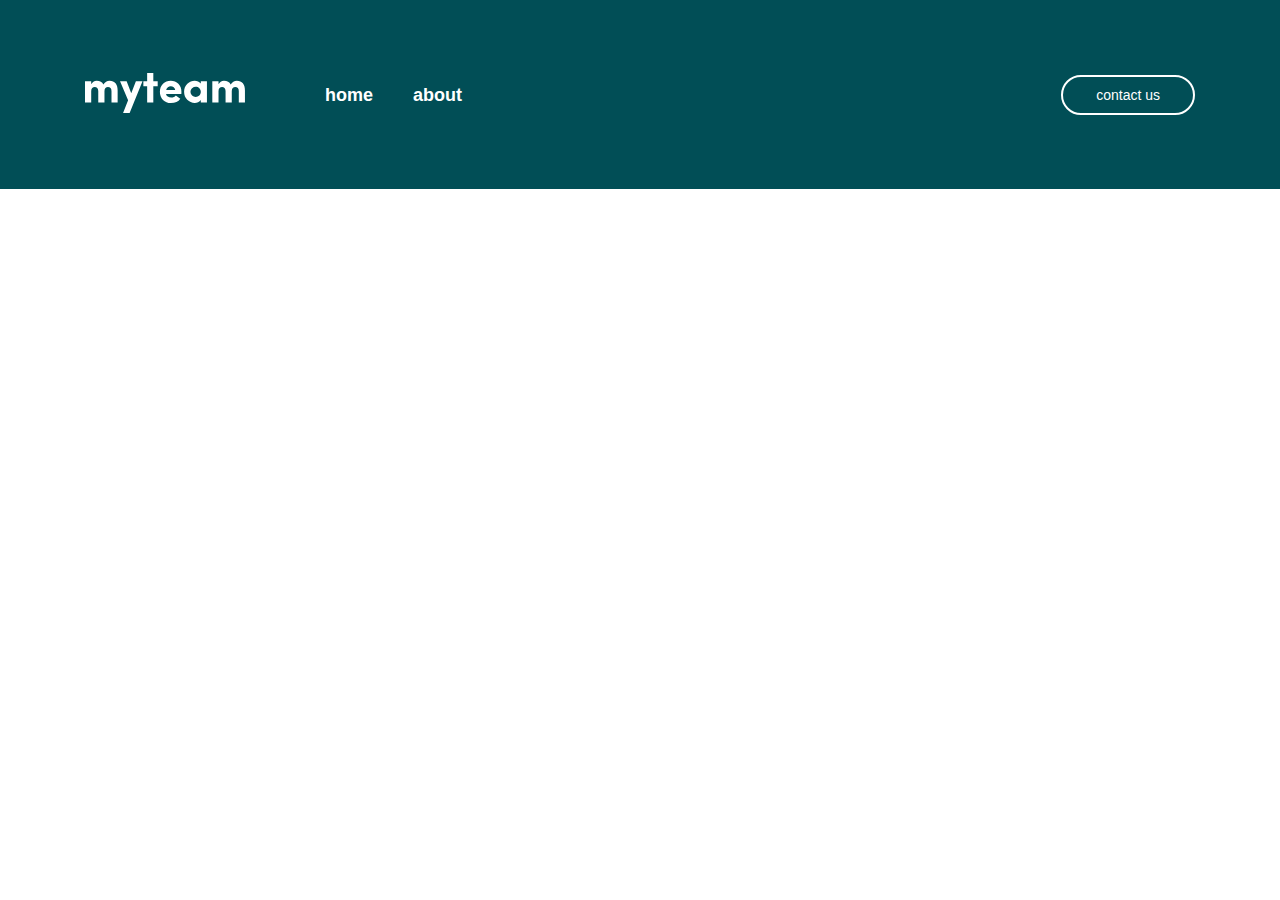
==== index.html @ d12fdef1 "Add header" ====
<!DOCTYPE html>
<html lang="en">

<head>
  <meta charset="UTF-8">
  <meta http-equiv="X-UA-Compatible" content="IE=edge">
  <meta name="viewport" content="width=device-width, initial-scale=1.0">
  <link rel="stylesheet" href="./css/normalize.css">
  <link rel="stylesheet" href="./css/main.css">
  <title>Myteam</title>
</head>

<body>
  <h1 class="visually-hidden">My team site</h1>
  <!-- HEADER -->
  <header class="site-header">
    <div class="container">
      <div class="header">
        <div class="header-left">
          <a class="logo-link" href="index.html">
            <svg width="160" height="40" viewBox="0 0 160 40" fill="none" xmlns="http://www.w3.org/2000/svg">
              <path id="myteam" fill-rule="evenodd" clip-rule="evenodd"
                d="M68.3174 29.5312V13.2143H72.6997V8.19196H68.3174V0H62.1474V8.19196H58.3538V13.2143H62.1474V29.5312H68.3174ZM6.21366 18.2366V29.5312H0V8.19196H6.21366V11.2946C6.72238 10.1935 7.44913 9.32292 8.3939 8.68304C9.41134 8.07292 10.5015 7.76786 11.6642 7.76786C14.9637 7.76786 17.1948 9.01786 18.3576 11.5179C19.8837 8.9881 21.9549 7.72321 24.5712 7.72321C27.1875 7.72321 29.186 8.56399 30.5669 10.2455C31.9477 11.9271 32.6381 14.3155 32.6381 17.4107V29.5312H26.4898V18.1473C26.4898 16.8378 26.1773 15.8036 25.5523 15.0446C24.8983 14.2857 24.0407 13.9062 22.9797 13.9062C21.9186 13.9062 21.0683 14.2634 20.4288 14.9777C19.7892 15.692 19.4695 16.7783 19.4695 18.2366V29.5312H13.2558V18.0134C13.1977 16.7336 12.8561 15.7292 12.2311 15C11.5916 14.2708 10.7631 13.9062 9.74564 13.9062C8.7282 13.9062 7.88517 14.256 7.21657 14.9554C6.54797 15.6548 6.21366 16.7485 6.21366 18.2366ZM57.4981 8.19196L44.6347 40H38.0722L43.0868 27.3438L35.0417 8.19196H41.6478L46.2481 20.2902L50.892 8.19196H57.4981ZM95.2923 25.6473C93.3591 28.5491 90.1833 29.9926 85.7646 29.9777C82.6978 29.9777 80.1106 28.9435 78.003 26.875C75.9245 24.7768 74.8853 22.0833 74.8853 18.7946C74.8853 15.506 75.9245 12.8348 78.003 10.7812C80.0815 8.72768 82.6542 7.70833 85.721 7.72321C88.7879 7.72321 91.3388 8.76488 93.3737 10.8482C95.4085 12.9315 96.4333 15.6399 96.4478 18.9732C96.4478 19.003 96.4187 19.6577 96.3606 20.9375H81.0771C81.1934 22.0685 81.7603 22.9464 82.7777 23.5714C83.7952 24.1964 84.9434 24.5089 86.2225 24.5089C88.2138 24.5089 89.7327 23.8393 90.7792 22.5L95.2923 25.6473ZM90.1905 16.9643H81.1644C81.3969 15.8036 81.9783 14.8958 82.9085 14.2411C83.8097 13.5863 84.7835 13.2738 85.83 13.3036C86.8766 13.3333 87.8286 13.6607 88.6862 14.2857C89.5437 14.9107 90.0452 15.8036 90.1905 16.9643ZM113.088 29.2188C111.911 29.7247 110.785 29.9628 109.709 29.933C106.846 29.933 104.36 28.9062 102.253 26.8527C100.145 24.7991 99.0912 22.128 99.0912 18.8393C99.0912 15.5506 100.181 12.8795 102.362 10.8259C104.542 8.77232 106.991 7.7381 109.709 7.72321C110.814 7.72321 111.947 7.96875 113.11 8.45982C114.273 8.95089 115.167 9.6503 115.792 10.558V8.19196H121.94V29.5312H115.792V27.0982C115.167 28.006 114.266 28.7128 113.088 29.2188ZM110.712 23.9062C109.302 23.9062 108.088 23.4301 107.071 22.4777C106.024 21.5253 105.501 20.3199 105.501 18.8616C105.501 17.4182 106.024 16.2054 107.071 15.2232C108.205 14.256 109.447 13.7723 110.799 13.7723C112.151 13.7723 113.321 14.2485 114.309 15.2009C115.298 16.1533 115.792 17.3735 115.792 18.8616C115.792 20.3497 115.298 21.5625 114.309 22.5C113.321 23.4375 112.122 23.9062 110.712 23.9062ZM133.522 18.2366V29.5312H127.309V8.19196H133.522V11.2946C134.031 10.1935 134.758 9.32292 135.703 8.68304C136.72 8.07292 137.81 7.76786 138.973 7.76786C142.272 7.76786 144.504 9.01786 145.666 11.5179C147.193 8.9881 149.264 7.72321 151.88 7.72321C154.496 7.72321 156.495 8.56399 157.876 10.2455C159.256 11.9271 159.947 14.3155 159.947 17.4107V29.5312H153.799V18.1473C153.799 16.8378 153.486 15.8036 152.861 15.0446C152.207 14.2857 151.35 13.9062 150.288 13.9062C149.227 13.9062 148.377 14.2634 147.738 14.9777C147.098 15.692 146.778 16.7783 146.778 18.2366V29.5312H140.565V18.0134C140.506 16.7336 140.165 15.7292 139.54 15C138.9 14.2708 138.072 13.9062 137.054 13.9062C136.037 13.9062 135.194 14.256 134.525 14.9554C133.857 15.6548 133.522 16.7485 133.522 18.2366Z"
                fill="white" />
            </svg>

          </a>
          <nav class="nav-bar">
            <ul class="nav-bar-list">
              <li class="nav-bar-items">
                <a class="navbar-link" href="#link">home</a>
              </li>
              <li class="nav-bar-items">
                <a class="navbar-link" href="#link">about</a>
              </li>
            </ul>
          </nav>

        </div>
        <a class="contakt-us" href="#link">contact us</a>
        <button class="humburger" type="button">
          <img src="./img/hampurger.png" alt="hampurger" width="20" height="17">
        </button>
      </div>
    </div>
  </header>
  <!-- MAIN -->


  <!-- FOOTER -->

</body>

</html>
---- css/main.css ----
* {
  box-sizing: border-box;
  margin: 0;
  padding: 0;
  list-style: none;
  text-decoration: none;
  background-color: transparent;
  border: none;
}

body {

  font-family: sans-serif;
  font-size: 14px;
  font-weight: normal;
  font-style: normal;
  color: #ffffff;
}

.visually-hidden {
  position: absolute;
  width: 1px;
  height: 1px;
  margin: -1px;
  padding: 0;
  overflow: hidden;
  border: 0;
  clip: rect(0 0 0 0);
}

.container {
  max-width: 1150px;
  margin: 0 auto;
  padding: 0 20px;
}

.site-header {
  background-color: #014E56;
  padding: 73px 0;
}

.header {
  display: flex;
  align-items: center;
  justify-content: space-between;
}

.header-left {
  display: flex;
  align-items: center;
}

.logo-link {
  display: inline-block;
}

.logo-img {
  width: 160px;
  height: 40px;
  display: block;
}

path {
  transition: fill 0.3s ease;
}

.logo-img:hover path {
  fill: #f67e7e;
}

.nav-bar {
  margin-left: 80px;
}

.nav-bar-list {
  display: flex;
  align-items: center;
}

.nav-bar-items+.nav-bar-items {
  margin-left: 40px;
}

.navbar-link {
  font-style: normal;
  font-weight: 600;
  font-size: 18px;
  line-height: 28px;
  color: #FFFFFF;
  transition: color 0.3s ease;
}

.navbar-link:hover {
  color: #F67E7E;
}

.navbar-link:active {
  color: #ff4545;
}

.contakt-us {
  display: inline-block;
  padding: 10px 33px;
  border-radius: 24px;
  border: 2px solid white;
  color: #ffffff;
  transition: color 0.3s ease, background-color 0.3s ease;
}

.contakt-us:hover {
  color: #002529;
  background-color: #fff;
}

.humburger {
  display: none;
  cursor: pointer;
  transition: all 0.3s ease;

}

.humburger:hover {
  background-color: #156871;
}

.humburger img {
  width: 20px;
  height: 17px;
}

@media only screen and (max-width:689px) {
  .site-header {
    padding: 64px 0;
  }

  .logo-img {
    width: 128px;
    height: 32px;
  }

  .nav-bar {
    margin-left: 48px;
  }
}

@media only screen and (max-width:560px) {
  .site-header {
    padding: 48px 0;
  }

  .humburger {
    display: block;
  }

  .contakt-us {
    display: none;
  }

  .nav-bar {
    display: none;
  }
}
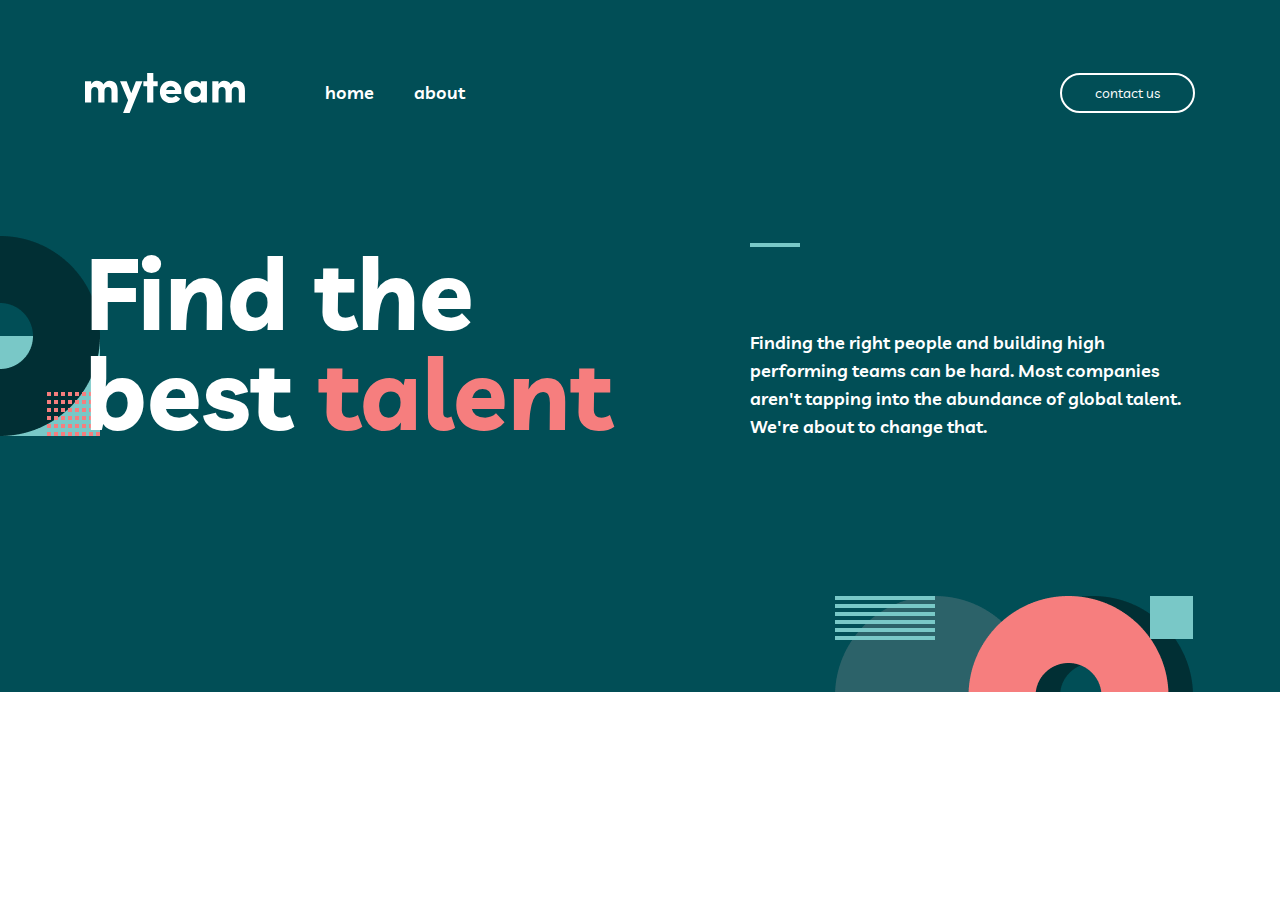
==== commit 2dd8c18b: "Add new section best talent" ====
--- a/index.html
+++ b/index.html
@@ -18,7 +18,8 @@
       <div class="header">
         <div class="header-left">
           <a class="logo-link" href="index.html">
-            <svg width="160" height="40" viewBox="0 0 160 40" fill="none" xmlns="http://www.w3.org/2000/svg">
+            <svg class="logo-img" width="160" height="40" viewBox="0 0 160 40" fill="none"
+              xmlns="http://www.w3.org/2000/svg">
               <path id="myteam" fill-rule="evenodd" clip-rule="evenodd"
                 d="M68.3174 29.5312V13.2143H72.6997V8.19196H68.3174V0H62.1474V8.19196H58.3538V13.2143H62.1474V29.5312H68.3174ZM6.21366 18.2366V29.5312H0V8.19196H6.21366V11.2946C6.72238 10.1935 7.44913 9.32292 8.3939 8.68304C9.41134 8.07292 10.5015 7.76786 11.6642 7.76786C14.9637 7.76786 17.1948 9.01786 18.3576 11.5179C19.8837 8.9881 21.9549 7.72321 24.5712 7.72321C27.1875 7.72321 29.186 8.56399 30.5669 10.2455C31.9477 11.9271 32.6381 14.3155 32.6381 17.4107V29.5312H26.4898V18.1473C26.4898 16.8378 26.1773 15.8036 25.5523 15.0446C24.8983 14.2857 24.0407 13.9062 22.9797 13.9062C21.9186 13.9062 21.0683 14.2634 20.4288 14.9777C19.7892 15.692 19.4695 16.7783 19.4695 18.2366V29.5312H13.2558V18.0134C13.1977 16.7336 12.8561 15.7292 12.2311 15C11.5916 14.2708 10.7631 13.9062 9.74564 13.9062C8.7282 13.9062 7.88517 14.256 7.21657 14.9554C6.54797 15.6548 6.21366 16.7485 6.21366 18.2366ZM57.4981 8.19196L44.6347 40H38.0722L43.0868 27.3438L35.0417 8.19196H41.6478L46.2481 20.2902L50.892 8.19196H57.4981ZM95.2923 25.6473C93.3591 28.5491 90.1833 29.9926 85.7646 29.9777C82.6978 29.9777 80.1106 28.9435 78.003 26.875C75.9245 24.7768 74.8853 22.0833 74.8853 18.7946C74.8853 15.506 75.9245 12.8348 78.003 10.7812C80.0815 8.72768 82.6542 7.70833 85.721 7.72321C88.7879 7.72321 91.3388 8.76488 93.3737 10.8482C95.4085 12.9315 96.4333 15.6399 96.4478 18.9732C96.4478 19.003 96.4187 19.6577 96.3606 20.9375H81.0771C81.1934 22.0685 81.7603 22.9464 82.7777 23.5714C83.7952 24.1964 84.9434 24.5089 86.2225 24.5089C88.2138 24.5089 89.7327 23.8393 90.7792 22.5L95.2923 25.6473ZM90.1905 16.9643H81.1644C81.3969 15.8036 81.9783 14.8958 82.9085 14.2411C83.8097 13.5863 84.7835 13.2738 85.83 13.3036C86.8766 13.3333 87.8286 13.6607 88.6862 14.2857C89.5437 14.9107 90.0452 15.8036 90.1905 16.9643ZM113.088 29.2188C111.911 29.7247 110.785 29.9628 109.709 29.933C106.846 29.933 104.36 28.9062 102.253 26.8527C100.145 24.7991 99.0912 22.128 99.0912 18.8393C99.0912 15.5506 100.181 12.8795 102.362 10.8259C104.542 8.77232 106.991 7.7381 109.709 7.72321C110.814 7.72321 111.947 7.96875 113.11 8.45982C114.273 8.95089 115.167 9.6503 115.792 10.558V8.19196H121.94V29.5312H115.792V27.0982C115.167 28.006 114.266 28.7128 113.088 29.2188ZM110.712 23.9062C109.302 23.9062 108.088 23.4301 107.071 22.4777C106.024 21.5253 105.501 20.3199 105.501 18.8616C105.501 17.4182 106.024 16.2054 107.071 15.2232C108.205 14.256 109.447 13.7723 110.799 13.7723C112.151 13.7723 113.321 14.2485 114.309 15.2009C115.298 16.1533 115.792 17.3735 115.792 18.8616C115.792 20.3497 115.298 21.5625 114.309 22.5C113.321 23.4375 112.122 23.9062 110.712 23.9062ZM133.522 18.2366V29.5312H127.309V8.19196H133.522V11.2946C134.031 10.1935 134.758 9.32292 135.703 8.68304C136.72 8.07292 137.81 7.76786 138.973 7.76786C142.272 7.76786 144.504 9.01786 145.666 11.5179C147.193 8.9881 149.264 7.72321 151.88 7.72321C154.496 7.72321 156.495 8.56399 157.876 10.2455C159.256 11.9271 159.947 14.3155 159.947 17.4107V29.5312H153.799V18.1473C153.799 16.8378 153.486 15.8036 152.861 15.0446C152.207 14.2857 151.35 13.9062 150.288 13.9062C149.227 13.9062 148.377 14.2634 147.738 14.9777C147.098 15.692 146.778 16.7783 146.778 18.2366V29.5312H140.565V18.0134C140.506 16.7336 140.165 15.7292 139.54 15C138.9 14.2708 138.072 13.9062 137.054 13.9062C136.037 13.9062 135.194 14.256 134.525 14.9554C133.857 15.6548 133.522 16.7485 133.522 18.2366Z"
                 fill="white" />
@@ -45,7 +46,22 @@
     </div>
   </header>
   <!-- MAIN -->
-
+  <main class="site-main">
+    <section class="section-first">
+      <div class="container">
+        <div class="best-talant">
+          <div class="best-talant-title">
+            <h2>Find the <br> best <span style="color: #f67e7e;">talent</span></h2>
+          </div>
+          <div class="best-talant-text">
+            <span class="best-talant-text-span"></span>
+            <p>Finding the right people and building high performing teams can be hard. Most companies aren't tapping
+              into the abundance of global talent. We're about to change that.</p>
+          </div>
+        </div>
+      </div>
+    </section>
+  </main>
 
   <!-- FOOTER -->
 
--- a/css/main.css
+++ b/css/main.css
@@ -1,3 +1,57 @@
+@font-face {
+  font-family: 'Livvic';
+  font-style: normal;
+  font-weight: 200;
+  src:
+    url('../fonts/livvic-v13-latin-200.woff2') format('woff2'),
+    url('../fonts/livvic-v13-latin-200.woff') format('woff');
+}
+
+@font-face {
+  font-family: 'Livvic';
+  font-style: normal;
+  font-weight: 300;
+  src:
+    url('../fonts/livvic-v13-latin-300.woff2') format('woff2'),
+    url('../fonts/livvic-v13-latin-300.woff') format('woff');
+}
+
+@font-face {
+  font-family: 'Livvic';
+  font-style: normal;
+  font-weight: 400;
+  src:
+    url('../fonts/livvic-v13-latin-regular.woff2') format('woff2'),
+    url('../fonts/livvic-v13-latin-regular.woff') format('woff');
+}
+
+@font-face {
+  font-family: 'Livvic';
+  font-style: normal;
+  font-weight: 500;
+  src:
+    url('../fonts/livvic-v13-latin-500.woff2') format('woff2'),
+    url('../fonts/livvic-v13-latin-500.woff') format('woff');
+}
+
+@font-face {
+  font-family: 'Livvic';
+  font-style: normal;
+  font-weight: 600;
+  src:
+    url('../fonts/livvic-v13-latin-600.woff2') format('woff2'),
+    url('../fonts/livvic-v13-latin-600.woff') format('woff');
+}
+
+@font-face {
+  font-family: 'Livvic';
+  font-style: normal;
+  font-weight: 700;
+  src:
+    url('../fonts/livvic-v13-latin-700.woff2') format('woff2'),
+    url('../fonts/livvic-v13-latin-700.woff') format('woff');
+}
+
 * {
   box-sizing: border-box;
   margin: 0;
@@ -10,7 +64,7 @@
 
 body {
 
-  font-family: sans-serif;
+  font-family: 'Livvic', sans-serif;
   font-size: 14px;
   font-weight: normal;
   font-style: normal;
@@ -128,6 +182,84 @@
   height: 17px;
 }
 
+.section-first {
+  background-image: url("../img/bg-img-2.png");
+  background-repeat: no-repeat;
+  background-position: 0 50px;
+  background-color: #014E56;
+}
+
+.best-talant {
+  padding-top: 56px;
+  padding-bottom: 250px;
+  background-image: url("../img/bg-img-1.png");
+  background-repeat: no-repeat;
+  background-position: 750px 410px;
+  display: flex;
+  align-items: center;
+  justify-content: space-between;
+}
+
+.best-talant-title {
+  max-width: 635px;
+}
+
+.best-talant-title h2 {
+  font-style: normal;
+  font-weight: 700;
+  font-size: 100px;
+  line-height: 100px;
+  color: #FFFFFF;
+}
+
+
+.best-talant-text-span {
+  display: inline-block;
+  width: 50px;
+  height: 4px;
+  background-color: #79C8C7;
+  margin-bottom: 79px;
+}
+
+.best-talant-text {
+  max-width: 445px;
+}
+
+.best-talant-text p {
+  font-style: normal;
+  font-weight: 600;
+  font-size: 18px;
+  line-height: 28px;
+}
+
+
+@media only screen and (max-width:1057px) {
+  .section-first {
+    background-image: none;
+  }
+
+  .best-talant-title {
+    max-width: 635px;
+    margin-bottom: 24px;
+  }
+
+
+
+  .best-talant-text-span {
+    display: none;
+  }
+
+  .best-talant {
+    padding-top: 56px;
+    padding-bottom: 258px;
+    background-repeat: no-repeat;
+    background-position: center 550px;
+    display: flex;
+    flex-direction: column;
+    text-align: center;
+  }
+}
+
 @media only screen and (max-width:689px) {
   .site-header {
     padding: 64px 0;
@@ -141,6 +273,36 @@
   .nav-bar {
     margin-left: 48px;
   }
+
+  .section-first {
+    background-image: none;
+  }
+
+  .best-talant {
+    background-repeat: no-repeat;
+    background-position: center 450px;
+  }
+
+  .best-talant-title {
+    width: 100%;
+  }
+
+  .best-talant-title h2 {
+    font-weight: 700;
+    font-size: 64px;
+    line-height: 56px;
+  }
+
+  .best-talant-text {
+    max-width: 457px;
+  }
+
+  .best-talant-text p {
+    font-style: 600;
+    font-weight: 600;
+    font-size: 15px;
+    line-height: 28px;
+  }
 }
 
 @media only screen and (max-width:560px) {
@@ -159,4 +321,30 @@
   .nav-bar {
     display: none;
   }
+
+  .best-talant-title {
+    margin-bottom: 18px;
+  }
+
+  .best-talant-title h2 {
+    font-weight: 700;
+    font-size: 40px;
+    line-height: 40px;
+  }
+
+  .best-talant-text {
+    max-width: 327px;
+  }
+
+  .best-talant-text p {
+    font-style: 600;
+    font-weight: 600;
+    font-size: 15px;
+    line-height: 28px;
+  }
+
+  .best-talant {
+    background-position: cover 450px;
+  }
+
 }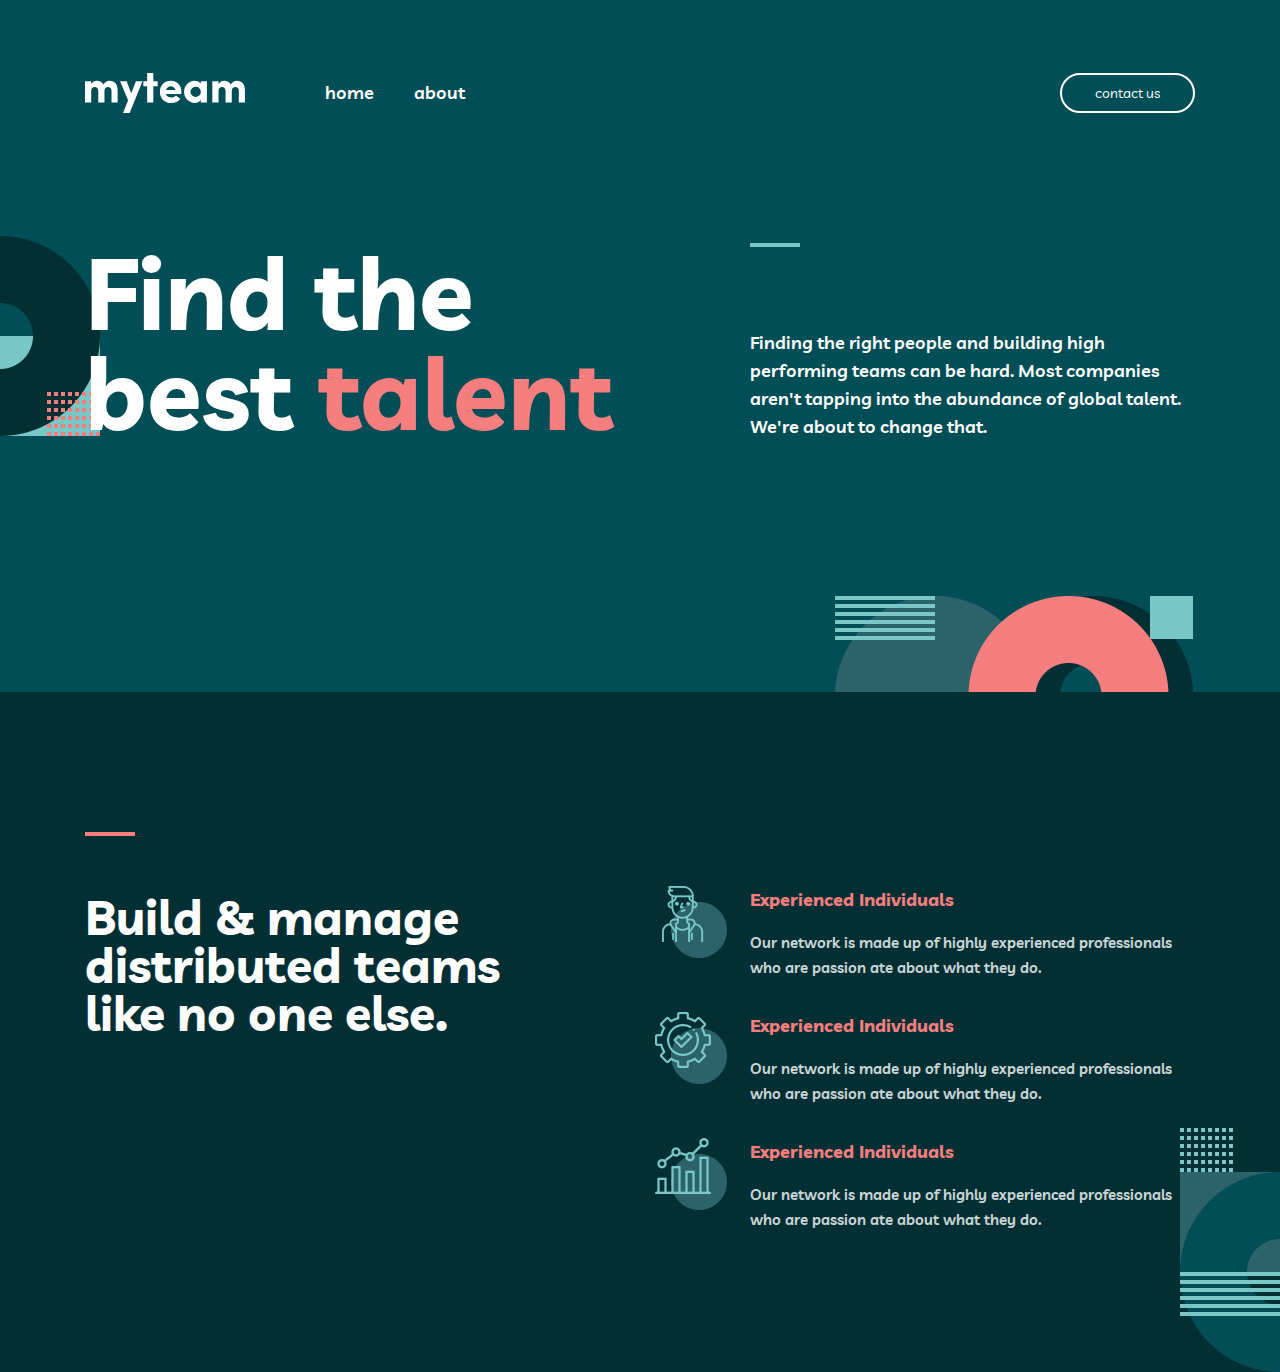
==== commit 4191f08f: "Add section two" ====
--- a/index.html
+++ b/index.html
@@ -61,6 +61,45 @@
         </div>
       </div>
     </section>
+
+    <section class="section-second">
+      <div class="container">
+        <div class="product">
+          <div class="ptroduct-title">
+            <span class="best-talant-text-span product-title-span"></span>
+            <h3>Build & manage distributed teams like no one else.</h3>
+          </div>
+          <div class="product-content">
+            <ul class="product-list">
+              <li class="product-items">
+                <img src="./img/product-img1.png" alt="product-img1" width="72" height="72">
+                <div class="product-items-content">
+                  <h4>Experienced Individuals</h4>
+                  <p>Our network is made up of highly experienced professionals who are passion ate about what they do.
+                  </p>
+                </div>
+              </li>
+              <li class="product-items">
+                <img src="./img/product-img2.png" alt="product-img2" width="72" height="72">
+                <div class="product-items-content">
+                  <h4>Experienced Individuals</h4>
+                  <p>Our network is made up of highly experienced professionals who are passion ate about what they do.
+                  </p>
+                </div>
+              </li>
+              <li class="product-items">
+                <img src="./img/product-img3.png" alt="product-img3" width="72" height="72">
+                <div class="product-items-content">
+                  <h4>Experienced Individuals</h4>
+                  <p>Our network is made up of highly experienced professionals who are passion ate about what they do.
+                  </p>
+                </div>
+              </li>
+            </ul>
+          </div>
+        </div>
+      </div>
+    </section>
   </main>
 
   <!-- FOOTER -->
--- a/css/main.css
+++ b/css/main.css
@@ -232,6 +232,74 @@
   line-height: 28px;
 }
 
+.section-second {
+  background-image: url("../img/bg-img-3.png");
+  background-repeat: no-repeat;
+  background-position: right bottom;
+  padding-top: 140px;
+  padding-bottom: 140px;
+  background-color: #012F34;
+}
+
+.product {
+  display: flex;
+  justify-content: space-between;
+
+}
+
+.product-title-span {
+  background-color: #F67E7E;
+  margin: 0;
+  margin-bottom: 54px;
+}
+
+.ptroduct-title {
+  max-width: 445px;
+}
+
+.ptroduct-title h3 {
+  font-style: normal;
+  font-weight: 700;
+  font-size: 48px;
+  line-height: 48px;
+}
+
+.product-content {
+  margin-top: 54px;
+}
+
+.product-items {
+  display: flex;
+}
+
+.product-items+.product-items {
+  margin-top: 32px;
+}
+
+.product-items-content {
+  max-width: 445px;
+  margin-left: 23px;
+}
+
+.product-items-content h4 {
+  font-style: normal;
+  font-weight: 700;
+  font-size: 18px;
+  line-height: 28px;
+  color: #F67E7E;
+  margin-bottom: 16px;
+
+}
+
+.product-items-content p {
+  font-style: normal;
+  font-weight: 600;
+  font-size: 15px;
+  line-height: 25px;
+  color: #FFFFFF;
+  mix-blend-mode: normal;
+  opacity: 0.8;
+}
 
 @media only screen and (max-width:1057px) {
   .section-first {
@@ -258,6 +326,25 @@
     flex-direction: column;
     text-align: center;
   }
+
+  .product {
+    width: 100%;
+    align-items: center;
+    flex-direction: column;
+
+
+  }
+
+  .product-title-span {
+    display: block;
+    margin-bottom: 32px;
+  }
+
+  .ptroduct-title {
+    margin-bottom: 64px;
+  }
+
+
 }
 
 @media only screen and (max-width:689px) {
@@ -303,6 +390,19 @@
     font-size: 15px;
     line-height: 28px;
   }
+
+  .section-second {
+    background-position: right top;
+
+  }
+
+  .ptroduct-title h3 {
+    font-weight: 700;
+    font-size: 32px;
+    line-height: 32px;
+  }
+
+
 }
 
 @media only screen and (max-width:560px) {
@@ -347,4 +447,26 @@
     background-position: cover 450px;
   }
 
+  .product {
+    align-items: flex-start;
+  }
+
+  .ptroduct-title {
+    margin-bottom: 56px;
+  }
+
+  .ptroduct-title h3 {
+    max-width: 240px;
+  }
+
+  .product-items {
+    flex-direction: column;
+    align-items: center;
+    text-align: center;
+  }
+
+  .product-items-content {
+    margin-top: 16px;
+  }
+
 }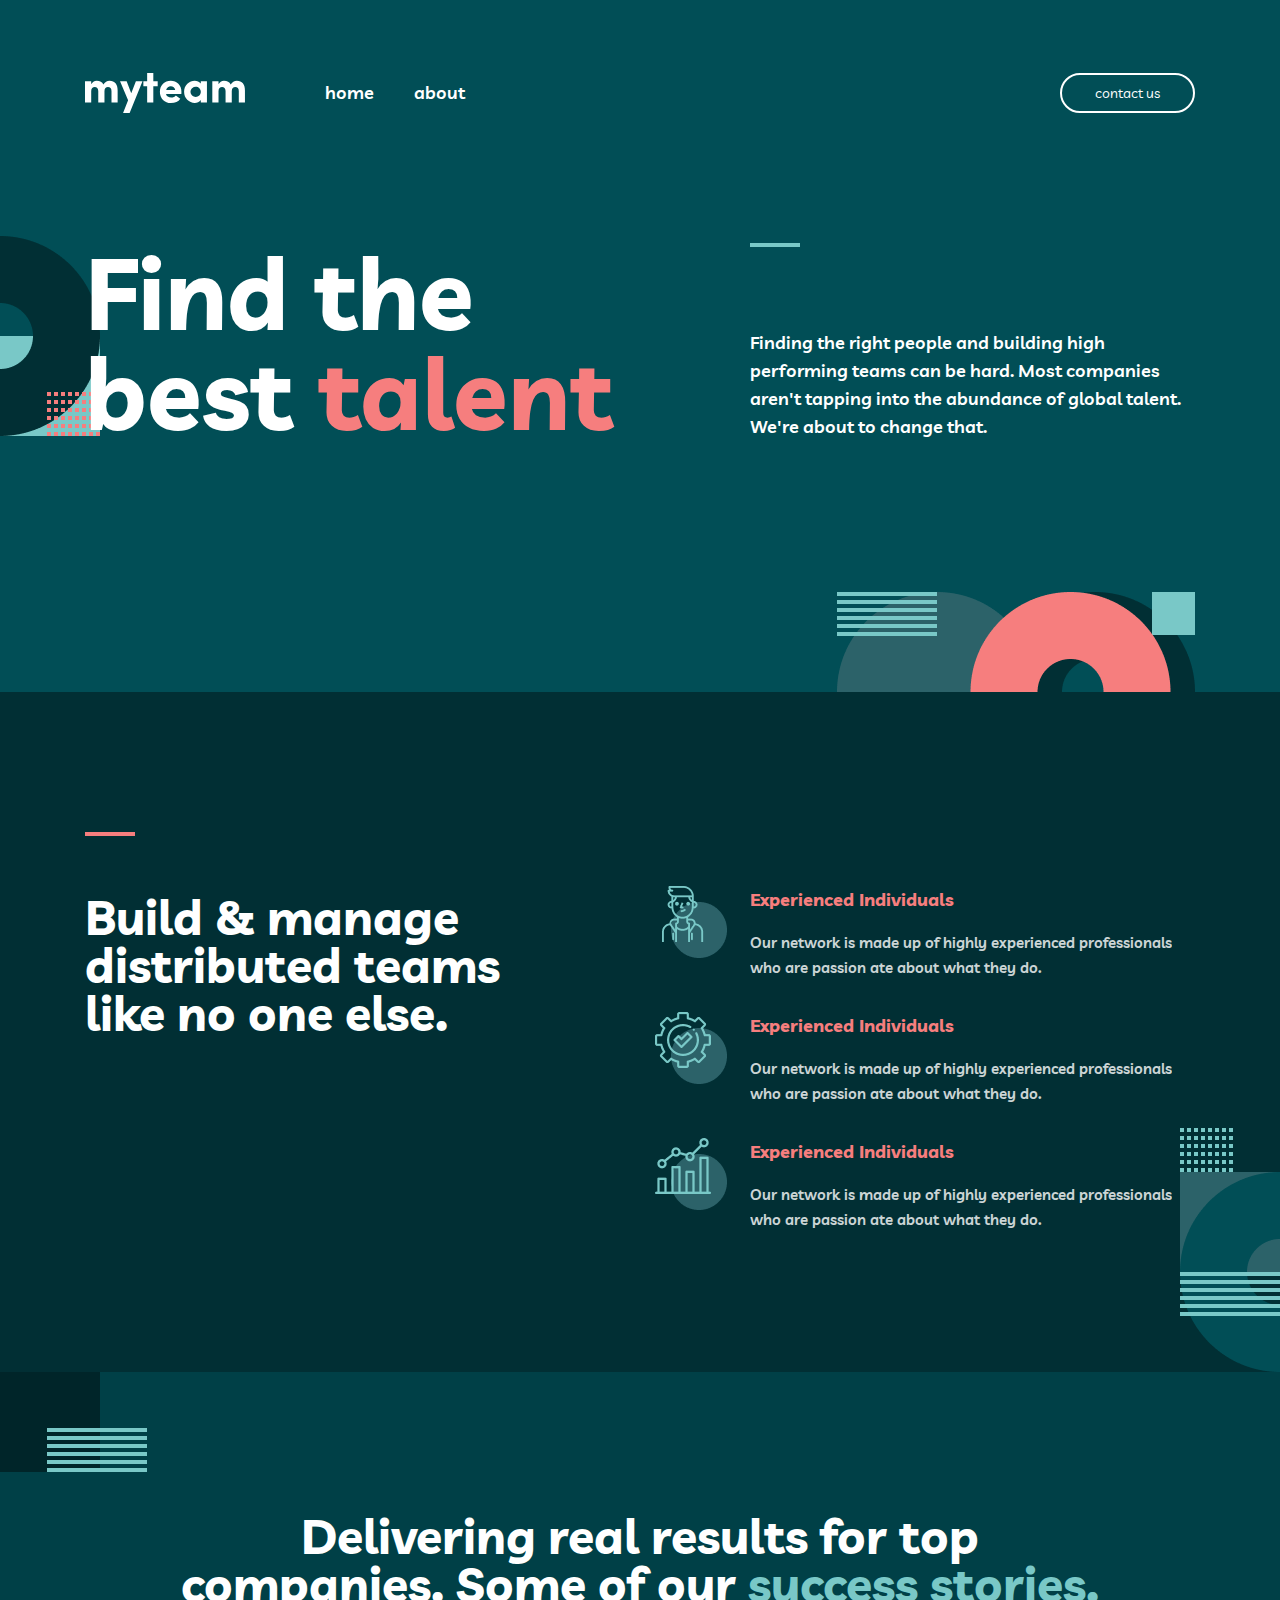
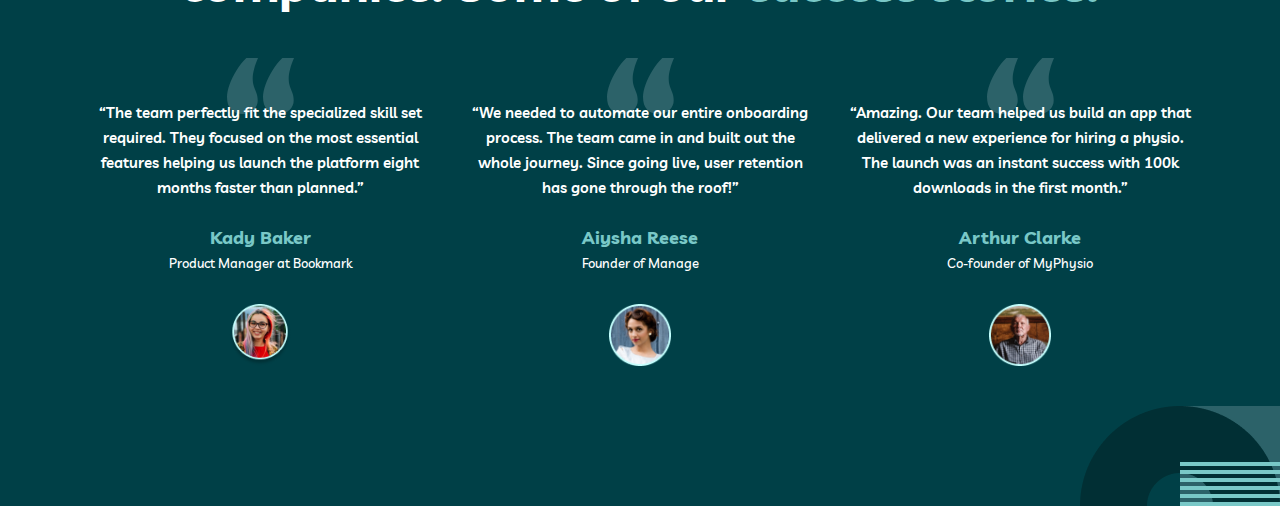
==== commit 451c1b93: "Add section third" ====
--- a/index.html
+++ b/index.html
@@ -100,6 +100,46 @@
         </div>
       </div>
     </section>
+
+    <section class="section-third">
+      <div class="container">
+        <div class="stories">
+          <div class="stories-title">
+            <h5>Delivering real results for top companies. Some of our <span style="color:#79C8C7 ;">success
+                stories.</span></h5>
+          </div>
+          <ul class="stories-list">
+            <li class="stories-items">
+              <p class="stories-items-text-1"> “The team perfectly fit the specialized skill set required. They focused
+                on the most essential
+                features helping us launch the platform eight months faster than planned.”</p>
+              <h6 class="title-name">Kady Baker</h6>
+              <blockquote class="stories-items-text-2">Product Manager at Bookmark</blockquote>
+              <img class="avatar" src="./img/avatar-1.png" alt="avatar-1" width="62" height="62">
+            </li>
+
+            <li class="stories-items">
+              <blockquote class="stories-items-text-1">“We needed to automate our entire onboarding process. The team
+                came in and built out the whole journey. Since going live, user retention has gone through the roof!”
+              </blockquote>
+              <h6 class="title-name">Aiysha Reese</h6>
+              <p class="stories-items-text-2">Founder of Manage</p>
+              <img class="avatar" src="./img/avatar-2.png" alt="avatar-1" width="62" height="62">
+            </li>
+
+            <li class="stories-items">
+              <blockquote class="stories-items-text-1">“Amazing. Our team helped us build an app that delivered a new
+                experience for hiring a physio. The launch was an instant success with 100k downloads in the first
+                month.”</blockquote>
+              <h6 class="title-name">Arthur Clarke</h6>
+              <p class="stories-items-text-2">Co-founder of MyPhysio</p>
+              <img class="avatar" src="./img/avatar-3.png" alt="avatar-1" width="62" height="62">
+            </li>
+
+          </ul>
+        </div>
+      </div>
+    </section>
   </main>
 
   <!-- FOOTER -->
--- a/css/main.css
+++ b/css/main.css
@@ -194,7 +194,7 @@
   padding-bottom: 250px;
   background-image: url("../img/bg-img-1.png");
   background-repeat: no-repeat;
-  background-position: 750px 410px;
+  background-position: right bottom;
   display: flex;
   align-items: center;
   justify-content: space-between;
@@ -301,6 +301,75 @@
   opacity: 0.8;
 }
 
+.section-third {
+  background-image: url("../img/bg-img-4.png"), url("../img/bg-img-5.png");
+  background-repeat: no-repeat, no-repeat;
+  background-position: left top, right bottom;
+  background-color: #004047;
+  padding: 140px 0;
+}
+
+.stories-title {
+  max-width: 932px;
+  margin: 0 auto;
+
+}
+
+.stories-title h5 {
+  font-style: normal;
+  font-weight: 700;
+  font-size: 48px;
+  line-height: 48px;
+  text-align: center;
+}
+
+.stories-list {
+  display: flex;
+  align-items: center;
+  justify-content: space-between;
+}
+
+.stories-items {
+  padding-top: 92px;
+  background-image: url("../img/bg-img-itempng.svg");
+  background-repeat: no-repeat;
+  background-position: center 50px;
+  max-width: 350px;
+}
+
+.stories-items-text-1 {
+  font-weight: 600;
+  font-size: 15px;
+  line-height: 25px;
+  text-align: center;
+  margin-bottom: 24px;
+}
+
+.title-name {
+  font-weight: 700;
+  font-size: 18px;
+  line-height: 28px;
+  text-align: center;
+  color: #79C8C7;
+  margin-bottom: 2px;
+
+}
+
+.stories-items-text-2 {
+  font-weight: 500;
+  font-size: 13px;
+  line-height: 18px;
+  text-align: center;
+  margin-bottom: 32px;
+}
+
+.avatar {
+  display: block;
+  width: 62px;
+  height: 62px;
+  margin: 0 auto;
+}
+
 @media only screen and (max-width:1057px) {
   .section-first {
     background-image: none;
@@ -321,7 +390,7 @@
     padding-top: 56px;
     padding-bottom: 258px;
     background-repeat: no-repeat;
-    background-position: center 550px;
+    background-position: center bottom;
     display: flex;
     flex-direction: column;
     text-align: center;
@@ -344,6 +413,24 @@
     margin-bottom: 64px;
   }
 
+  .stories-list {
+    flex-direction: column;
+  }
+
+  .stories-items {
+    padding-top: 82px;
+    max-width: 550px;
+  }
+
+  .stories-title {
+    max-width: 573px;
+  }
+
+  .stories-title h5 {
+    font-size: 32px;
+    line-height: 32px;
+
+  }
 
 }
 
@@ -367,7 +454,7 @@
 
   .best-talant {
     background-repeat: no-repeat;
-    background-position: center 450px;
+    background-position: center bottom;
   }
 
   .best-talant-title {
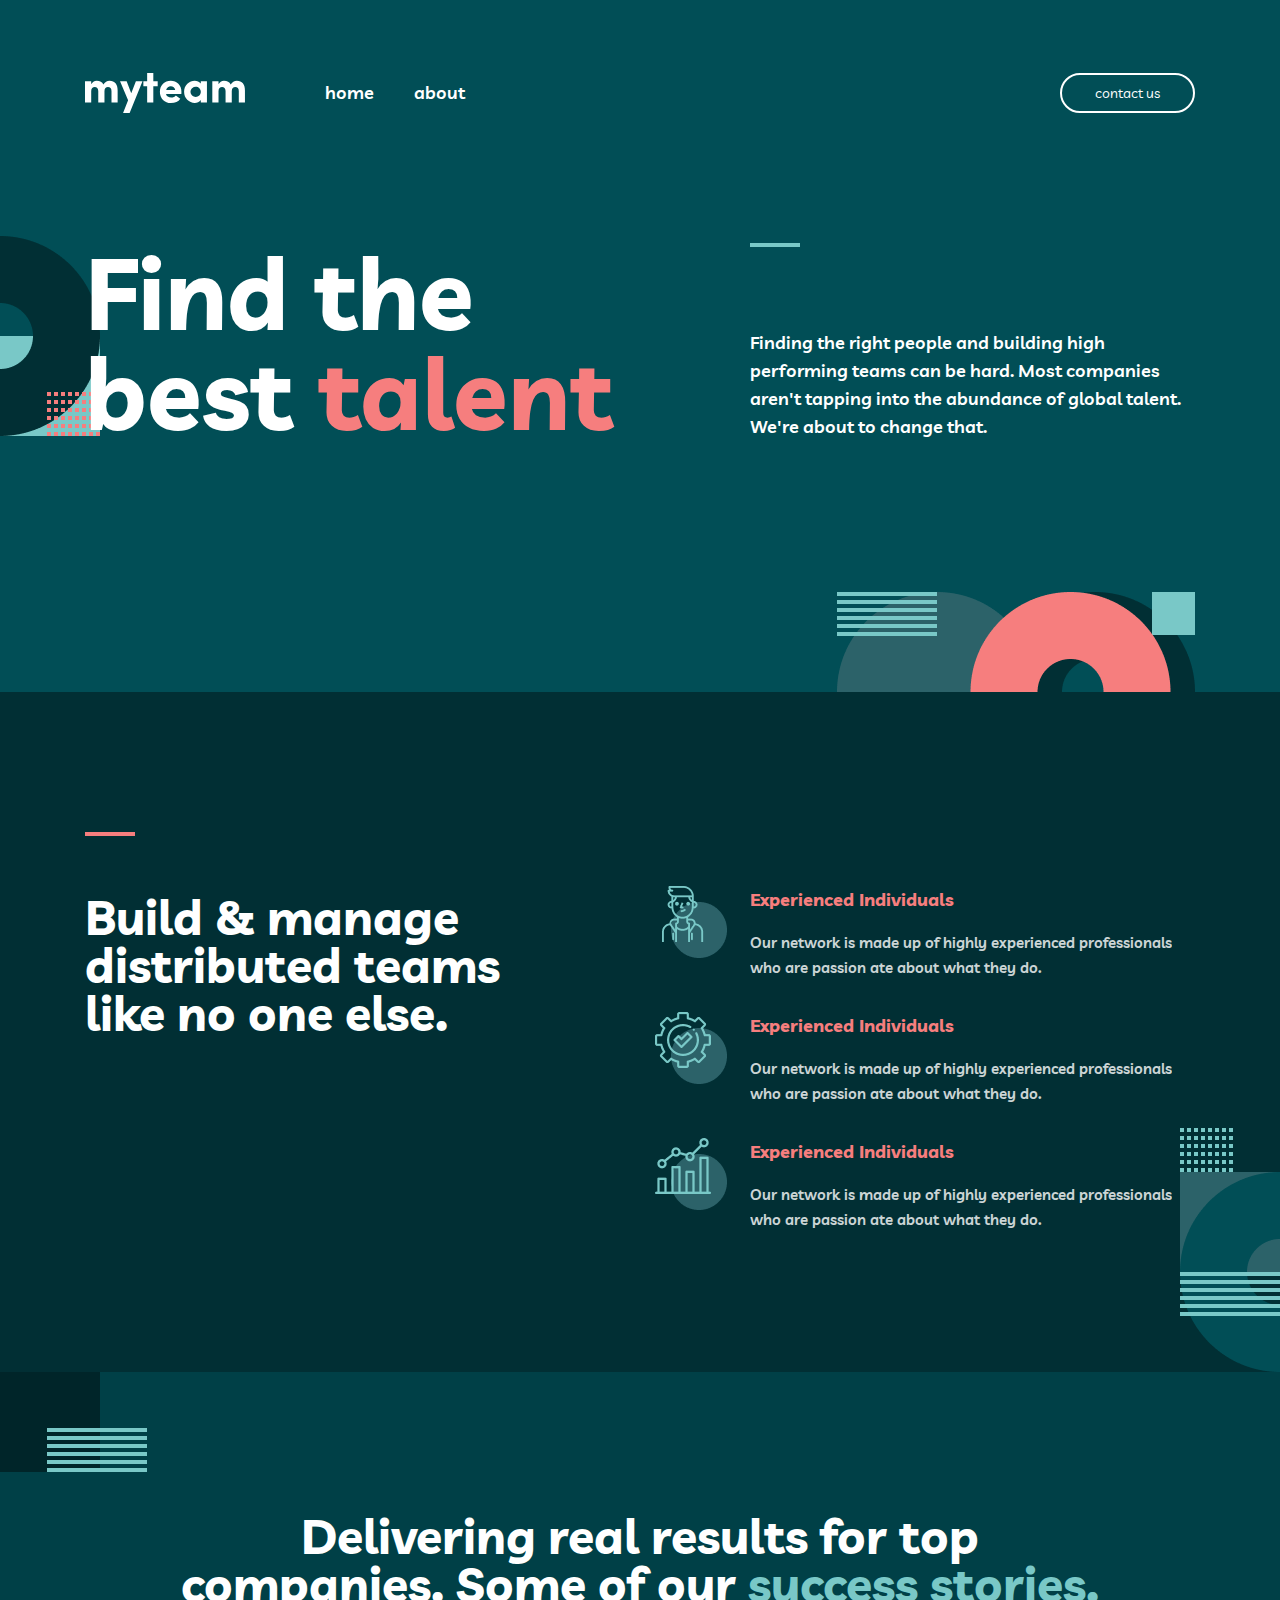
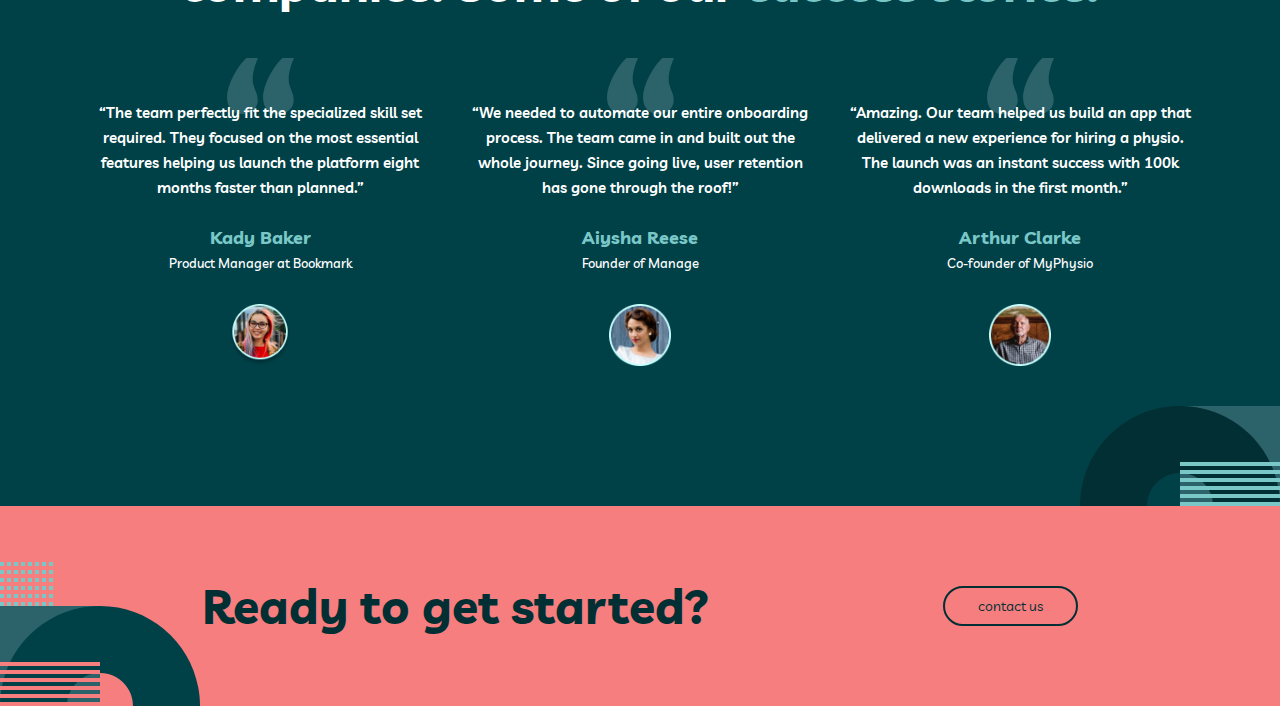
==== commit 5da3995b: "Add new sectioan forth" ====
--- a/index.html
+++ b/index.html
@@ -29,10 +29,10 @@
           <nav class="nav-bar">
             <ul class="nav-bar-list">
               <li class="nav-bar-items">
-                <a class="navbar-link" href="#link">home</a>
+                <a class="navbar-link" href="index.html">home</a>
               </li>
               <li class="nav-bar-items">
-                <a class="navbar-link" href="#link">about</a>
+                <a class="navbar-link" href="about.html">about</a>
               </li>
             </ul>
           </nav>
@@ -140,6 +140,15 @@
         </div>
       </div>
     </section>
+
+    <section class="section-forth">
+      <div class="container">
+        <div class="get-start">
+          <h6 class="get-start-title">Ready to get started?</h6>
+          <a class="contakt-us contakt-us-2" href="#link">contact us</a>
+        </div>
+      </div>
+    </section>
   </main>
 
   <!-- FOOTER -->
--- a/css/main.css
+++ b/css/main.css
@@ -370,6 +370,44 @@
   margin: 0 auto;
 }
 
+.section-forth {
+  background-image: url("../img/bg-img-get-start.svg");
+  background-repeat: no-repeat;
+  background-position: left bottom;
+  padding: 76px 0;
+  background-color: #F67E7E;
+
+}
+
+.get-start {
+  display: flex;
+  align-items: center;
+  justify-content: space-around;
+}
+
+.get-start-title {
+  font-weight: 700;
+  font-size: 48px;
+  line-height: 48px;
+  color: #012F34;
+
+}
+
+.contakt-us-2 {
+  color: #012F34;
+  border: 2px solid #012F34;
+  transition: all 0.3s ease;
+}
+
+.contakt-us-2:hover {
+  color: white;
+  background-color: #012F34;
+}
+
+.contakt-us-2:active {
+  background-color: #012f34bc;
+}
+
 @media only screen and (max-width:1057px) {
   .section-first {
     background-image: none;
@@ -432,6 +470,16 @@
 
   }
 
+
+  .get-start-title {
+    text-align: center;
+    font-size: 32px;
+    line-height: 32px;
+  }
+
+  .contakt-us-2 {
+    display: block;
+  }
 }
 
 @media only screen and (max-width:689px) {
@@ -489,7 +537,18 @@
     line-height: 32px;
   }
 
-
+  .contakt-us-2 {
+    display: block;
+  }
+
+  .get-start {
+    flex-direction: column;
+  }
+
+  .get-start-title {
+    text-align: center;
+    margin-bottom: 24px;
+  }
 }
 
 @media only screen and (max-width:560px) {
@@ -556,4 +615,7 @@
     margin-top: 16px;
   }
 
+  .contakt-us-2 {
+    display: block;
+  }
 }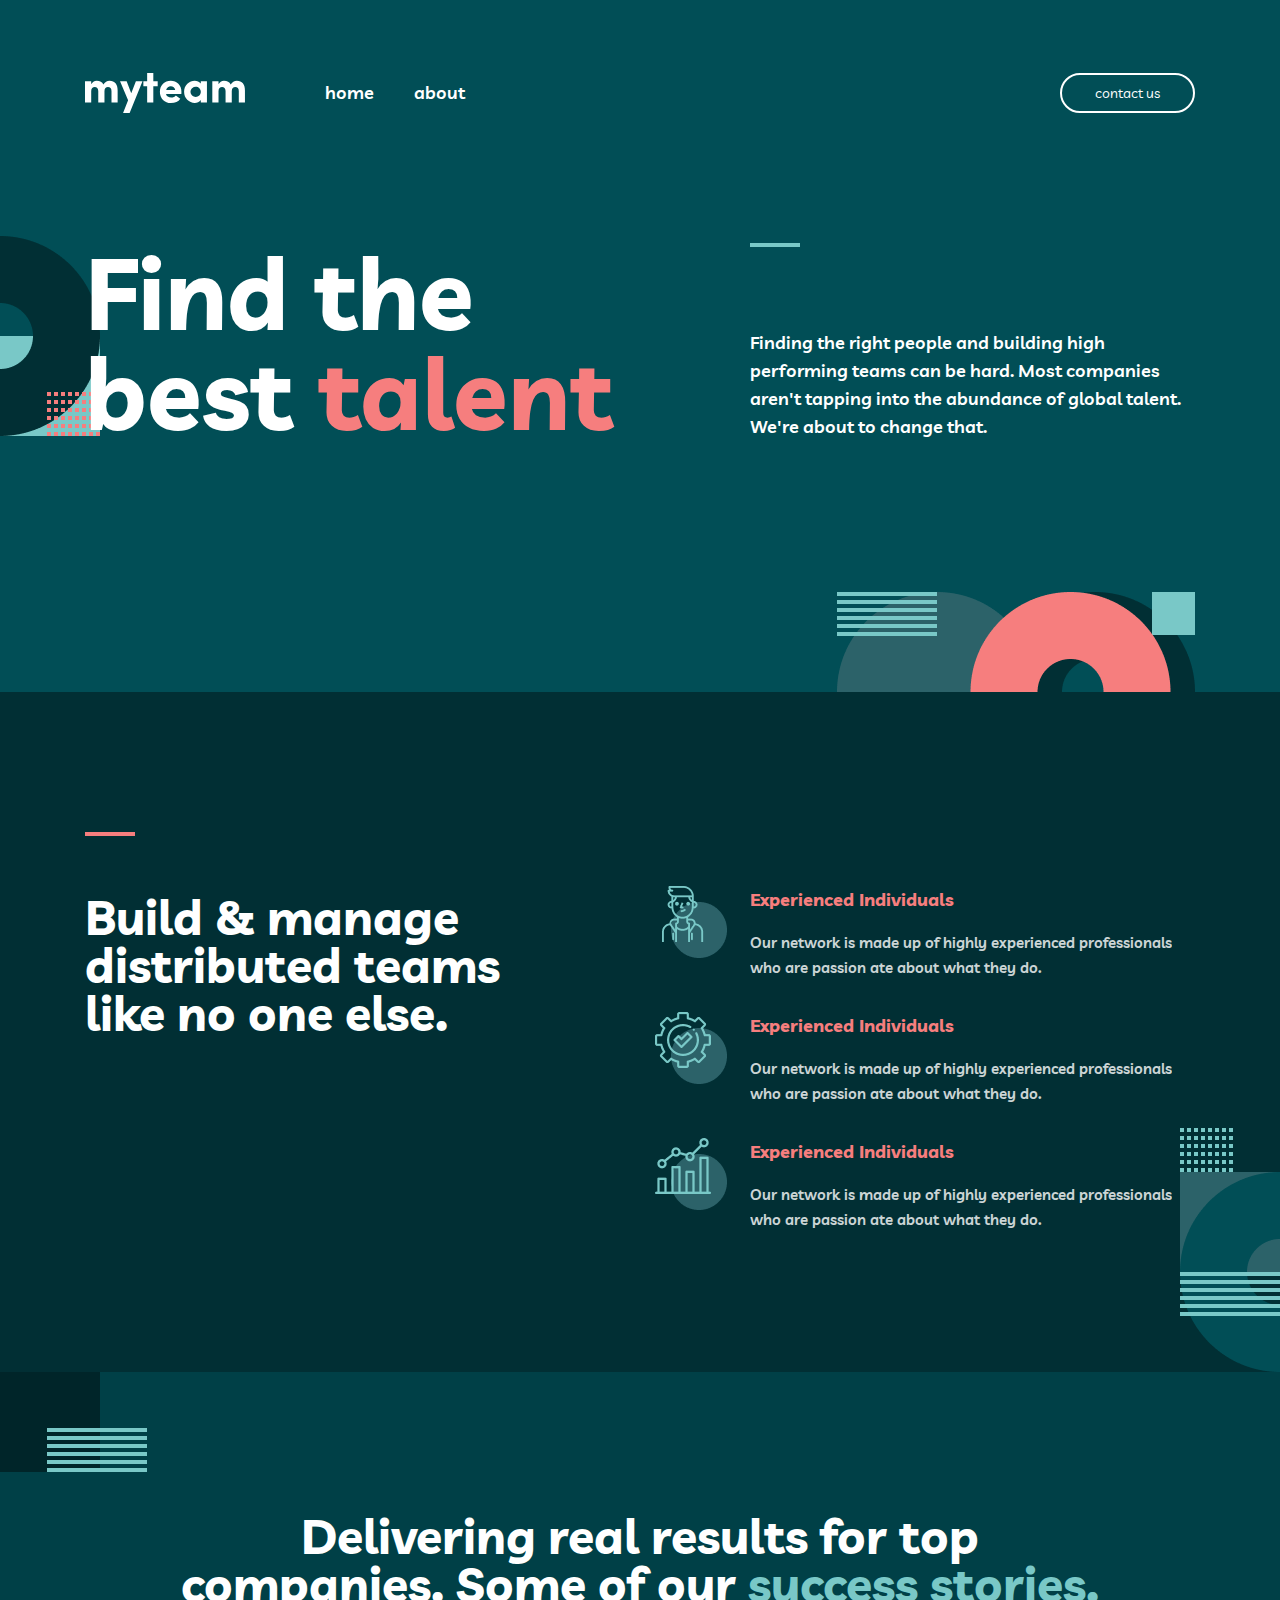
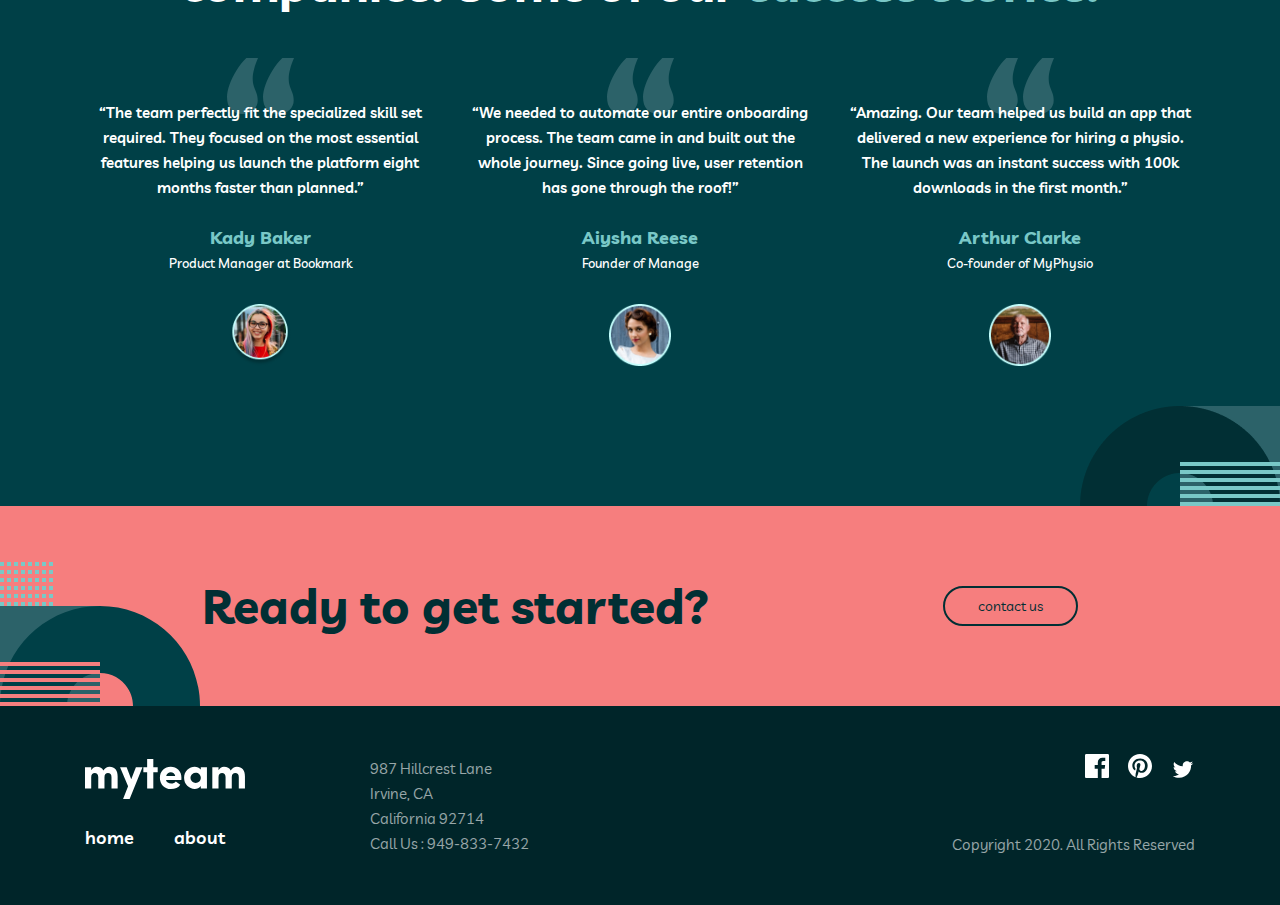
==== commit 734e0263: "Add footer" ====
--- a/index.html
+++ b/index.html
@@ -152,7 +152,43 @@
   </main>
 
   <!-- FOOTER -->
-
+  <footer class="site-footer">
+    <div class="container">
+      <div class="footer">
+        <div class="footer-left">
+          <div class="footer-menu">
+            <a href="index.html"><img class="logo-footer" src="./img/myteam.svg" alt="myteam" width="160"
+                height="40"></a>
+            <ul class="footer-menu-list">
+              <li class="footer-menu-items">
+                <a class="navbar-link" href="index.html">home</a>
+              </li>
+              <li class="footer-menu-items">
+                <a class="navbar-link" href="about.html">about</a>
+              </li>
+            </ul>
+          </div>
+          <div class="footer-address">
+            <p>987 Hillcrest Lane</p>
+            <p>Irvine, CA</p>
+            <p>California 92714</p>
+            <a href="tel:949-833-7432">Call Us : 949-833-7432</a>
+          </div>
+        </div>
+        <div class="footer-right">
+          <div class="icon-links">
+            <a href="https://www.facebook.com/" target="blank"><img src="./img/facebook.svg" alt="facebook" width="24"
+                height="24"></a>
+            <a href="https://www.pinterest.com/" target="blank"><img src="./img/pinterest.svg" alt="pinterest"
+                width="24" height="24"></a>
+            <a href="https://twitter.com/?lang=ru" target="blank"><img src="./img/twitter.svg" alt="twitter" width="24"
+                height="17"></a>
+          </div>
+          <p class="footer-right-text">Copyright 2020. All Rights Reserved</p>
+        </div>
+      </div>
+    </div>
+  </footer>
 </body>
 
 </html>--- a/css/main.css
+++ b/css/main.css
@@ -408,6 +408,78 @@
   background-color: #012f34bc;
 }
 
+.site-footer {
+  background-color: #002529;
+  padding: 48px 0;
+}
+
+.footer {
+  display: flex;
+  align-items: center;
+  justify-content: space-between;
+}
+
+.footer-left {
+  display: flex;
+  align-items: center;
+
+}
+
+.logo-footer {
+  display: block;
+  width: 160px;
+  height: 40px;
+}
+
+.footer-menu-list {
+  margin-top: 25px;
+  display: flex;
+}
+
+.footer-menu-items+.footer-menu-items {
+  margin-left: 40px;
+}
+
+.footer-address {
+  mix-blend-mode: normal;
+  opacity: 0.6;
+  margin-left: 125px;
+}
+
+.footer-address p {
+  font-weight: 400;
+  font-size: 15px;
+  line-height: 25px;
+  color: #FFFFFF;
+}
+
+.footer-address a {
+  font-weight: 400;
+  font-size: 15px;
+  line-height: 25px;
+  color: #FFFFFF;
+}
+
+.footer-right {
+  display: flex;
+  flex-direction: column;
+  align-items: flex-end;
+}
+
+.icon-links a+a {
+  margin-left: 16px;
+}
+
+.footer-right-text {
+  font-size: 15px;
+  line-height: 25px;
+  text-align: right;
+  color: #FFFFFF;
+  mix-blend-mode: normal;
+  opacity: 0.6;
+  margin-top: 51px;
+}
+
 @media only screen and (max-width:1057px) {
   .section-first {
     background-image: none;
@@ -482,6 +554,39 @@
   }
 }
 
+@media only screen and (max-width:781px) {
+  .footer {
+    flex-direction: column;
+  }
+
+
+  .footer-left {
+    width: 100%;
+    align-items: flex-start;
+    justify-content: space-between;
+  }
+
+  .logo-footer {
+    width: 95px;
+    height: 24px;
+  }
+
+  .footer-menu-items+.footer-menu-items {
+    margin-left: 24px;
+  }
+
+  .footer-address {
+    margin: 0;
+  }
+
+  .footer-right {
+    width: 100%;
+    flex-direction: row;
+    justify-content: space-between;
+  }
+
+}
+
 @media only screen and (max-width:689px) {
   .site-header {
     padding: 64px 0;
@@ -618,4 +723,37 @@
   .contakt-us-2 {
     display: block;
   }
+}
+
+@media only screen and (max-width:444px) {
+
+  .footer-left {
+    width: 100%;
+    flex-direction: column;
+    align-items: center;
+    text-align: center;
+  }
+
+  .logo-footer {
+    margin: 0 auto;
+  }
+
+  .footer-menu {
+    margin-bottom: 24px;
+  }
+
+  .logo-footer {
+    width: 95px;
+    height: 24px;
+  }
+
+  .footer-right {
+    margin-top: 40px;
+    flex-direction: column;
+    align-items: center;
+  }
+
+  .footer-right-text {
+    margin-top: 16px;
+  }
 }